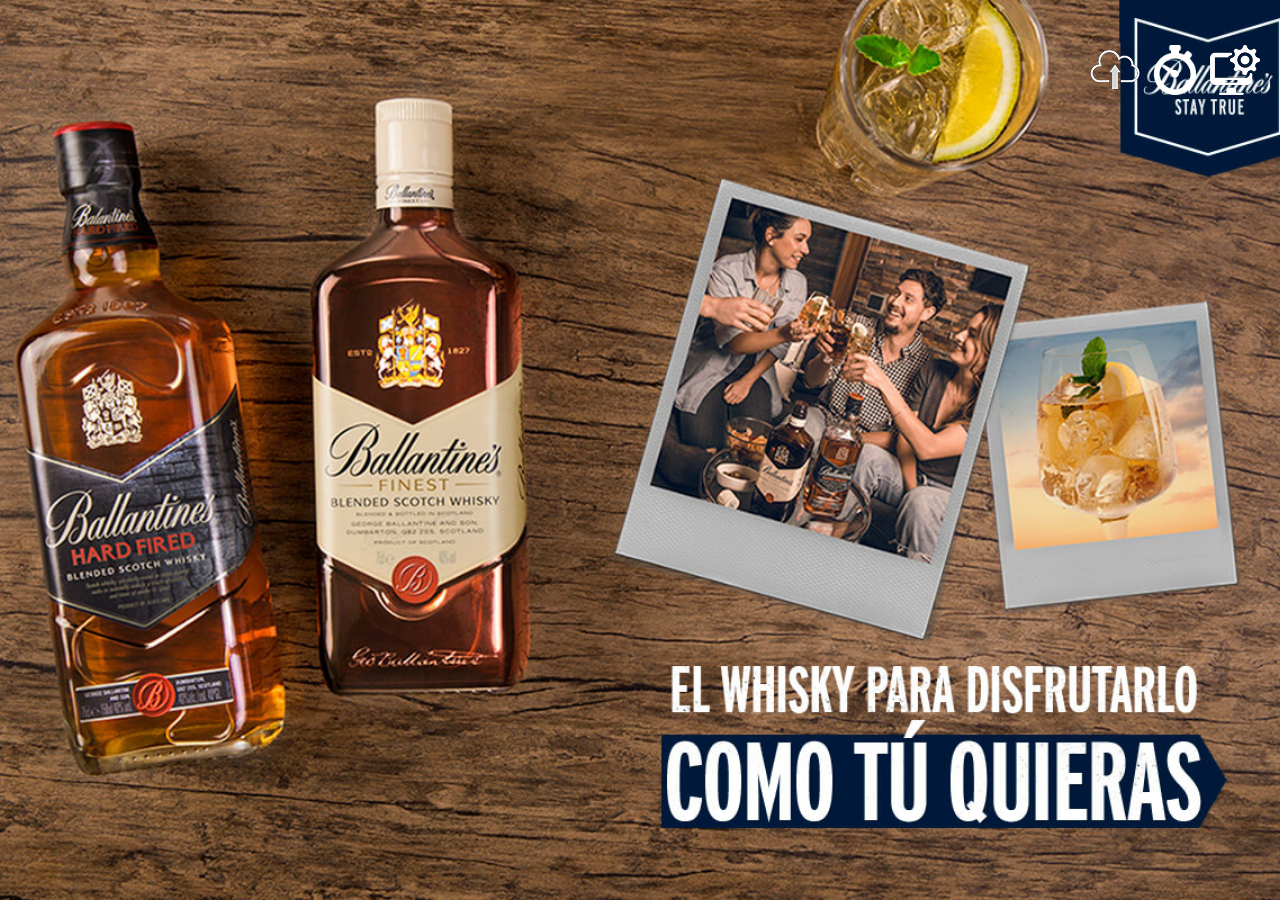
==== www/index.html @ 7d78072b "pimedo" ====
<!DOCTYPE html>
<html>
<head>
    <meta charset="utf-8" />
    <meta name="format-detection" content="telephone=no" />
    <meta name="msapplication-tap-highlight" content="no" />
    <meta name="viewport" content="user-scalable=no, initial-scale=1, maximum-scale=1, minimum-scale=1, width=device-width" />
    <!-- This is a wide open CSP declaration. To lock this down for production, see below. -->
    <meta http-equiv="Content-Security-Policy" content="default-src * 'self' 'unsafe-inline' data: gap: 'unsafe-eval'; style-src * 'self' 'unsafe-inline'; connect-src * ; script-src * 'self' 'unsafe-inline'; media-src *">
	<meta name="apple-mobile-web-app-capable" content="yes" />

    <link rel="stylesheet" type="text/css" href="css/index.css" />
    <title>Ballantines</title>
</head>

<body id="fixed">
  	<a href="setup.html" class="setup"><img src="img/setup.png" width="50" height="50" alt="" /></a>
	<a href="time.html" class="time"><img src="img/time.png" width="50" height="50" alt="" /></a>
	<a href="sync.html" class="sincronizar"><img src="img/nube.png" width="50" height="50" alt="" /></a>
   	<div id="intro">
    	<a href="formulario.html"><img src="img/spacer.gif" width="100%" height="100%" alt="" class="logo animated fadeIn"/></a>
    </div>

    <script src="cordova.js"></script>
    <script src="js/jquery-1.9.1.min.js"></script>
    <script src="js/index.js"></script>
  </body>

</html>
---- www/css/index.css ----
@import url("fonts.css");
@import url("animate.min.css");

:focus {
outline: 0;
}

input:focus, textarea:focus {
  -webkit-tap-highlight-color: rgba(255, 255, 255, 0);   
  -webkit-user-modify: read-write-plaintext-only;
}

input[type="date"]:before{
    color:#fff;
    content:attr(placeholder);
}

input[type="date"].full:before {
    color:black;
    content:""!important;
}

input::-webkit-datetime-edit{ color: transparent; }


body{
	margin: 0;
	padding: 0;
	font-family:'Conv_futura medium bt',Sans-Serif;
	width: 100%;
	height: 100%;
	background: #000;
	color: #fff;
	overflow: hidden;
}

strong, h1, h2, h3, h4, h5{
	/*
	font-family: 'Conv_Futura Bold font',Sans-Serif;
	letter-spacing: 2px;
	*/
	font-weight: bold;
}

a.volver{
	text-shadow: 0 -1px 1px rgba(0,0,0,0.25), -2px 0 1px rgba(0,0,0,0.25);
    border-radius: 5px;
    -moz-border-radius: 5px;
    -webkit-border-radius: 5px;
    -moz-box-shadow: 0 1px 2px rgba(0,0,0,0.5);
    -webkit-box-shadow: 0 1px 2px rgba(0,0,0,0.5);
    display: inline-block;
    color: white;
    padding: 5px 10px 5px;
    white-space: nowrap;
    text-decoration: none;
    cursor: pointer;
    background-color: #001a3b;
    border-style: none;
    text-align: center;
    overflow: visible;
	font-size: 1em;
	position: absolute;
	left: 3%;
	top: 3%;
	z-index: 10;
}

a.setup{
	width: 50px;
	height: 50px;
	position: absolute;
	right: 20px;
	top: 5%;
	z-index: 10;
}

a.sincronizar{
	width: 50px;
	height: 50px;
	position: absolute;
	right: 140px;
	top: 5%;
	z-index: 10;
}

a.time{
	width: 50px;
	height: 50px;
	position: absolute;
	right: 80px;
	top: 5%;
	z-index: 10;
}

#intro{
  width: 100%;
  height: 100%;
  position: absolute;
  background: url(../img/Inicio.jpg) no-repeat center center fixed; 
  -webkit-background-size: cover;
  -moz-background-size: cover;
  -o-background-size: cover;
  background-size: cover;
  z-index: 1;	
}

#intro .logo{
	width: 50%;
	height: 100%;
	position: absolute;
	z-index: 2;
	top: 0;
	right: 0;
}

#formulario .logo{
	width: 35%;
	height: auto;
	position: absolute;
	z-index: 2;
	top: 30%;
	right: 6%;
	animation-delay:1s;
}

#formulario, #diferencias{
  width: 100%;
  height: 100%;
  position: absolute;
  background: url(../img/fondo_form.jpg) no-repeat center center fixed; 
  -webkit-background-size: cover;
  -moz-background-size: cover;
  -o-background-size: cover;
  background-size: cover;
  z-index: 1;		
}

#formulario .campos{
	width: 40%;
	height: 90%;
	right: 5%;
	top: 5%;
	position: absolute;
	animation-delay:1s;
}

#formulario .campos .input{
	color: #001a3b;
	background: #ffffff;
	font-size: 1.4em;
	display: block;
	width: 90%;
	padding: 15px 5%;
	border: none;
	border-radius: 10px;
	text-transform: uppercase;
}

#formulario .campos select.fecha{
	color: #001a3b;
	background: #ffffff;
	font-size: 1.4em;
	display:inline-block;
	width: 32%;
	padding: 15px 5%;
	border: none;
	border-radius: 10px;
	text-transform: uppercase;
	-webkit-appearance:none;
}

#formulario .campos .desc_fecha{
	text-align: left;
	font-size: 1em;
}

#formulario .info{
	text-align: right;
}

#formulario .campos .enviar{
	color: #fff;
	background: #001a3b;
	font-size: 1.4em;
	border: none;
	border-radius: 10px;
	padding: 10px 5%;
}

/* Create a custom checkbox */
.container {
    display: block;
    position: relative;
    padding-left: 35px;
    margin-bottom: 12px;
    cursor: pointer;
    
    -webkit-user-select: none;
    -moz-user-select: none;
    -ms-user-select: none;
    user-select: none;
}

/* Hide the browser's default checkbox */
.container input {
    position: absolute;
    opacity: 0;
    cursor: pointer;
}

/* Create a custom checkbox */
.checkmark {
    position: absolute;
    top: -2px;
    right: 0;
    height: 25px;
    width: 25px;
    background-color: #001a3b;
}

/* On mouse-over, add a grey background color */
.container:hover input ~ .checkmark {
    background-color: #001a3b;
}

/* When the checkbox is checked, add a blue background */
.container input:checked ~ .checkmark {
    background-color: #001a3b;
}

/* Create the checkmark/indicator (hidden when not checked) */
.checkmark:after {
    content: "";
    position: absolute;
    display: none;
}

/* Show the checkmark when checked */
.container input:checked ~ .checkmark:after {
    display: block;
}

/* Style the checkmark/indicator */
.container .checkmark:after {
    left: 9px;
    top: 5px;
    width: 5px;
    height: 10px;
    border: solid white;
    border-width: 0 3px 3px 0;
    -webkit-transform: rotate(45deg);
    -ms-transform: rotate(45deg);
    transform: rotate(45deg);
}



body.setup{
  overflow: auto;
  background: url(../img/fondo_form.jpg) no-repeat center center fixed; 
  -webkit-background-size: cover;
  -moz-background-size: cover;
  -o-background-size: cover;
  background-size: cover;
  min-height: 800px;
}

body.setup .box,body.setup h1{
	margin: 3% 0 0 5%;
	text-align: center;
}

body.setup input[type='text'] {
   border: none;
   width: 200px;
   padding: 10px;
   border-radius: 5px;
   color: #001a3b; 
   font-size: 1em;
}
body.setup #t01 {
    width:90%;
	margin: 0 auto;
	background: rgba(255,255,255,0.8);
	color: #000;
}
body.setup #t01, th, td {
    border-collapse: collapse;
}
body.setup th, td {
    padding: 5px;
    text-align: left;
}
body.setup table#t01 tr:nth-child(even) {
   /* background-color: #eee;*/
}
body.setup table#t01 tr:nth-child(odd) {
   /* background-color:#fff;*/
}
body.setup table#t01 th    {
    background-color: #001a3b;
    color: white;
}
body.setup button {
    margin: 10px;
    text-shadow: 0 -1px 1px rgba(0,0,0,0.25), -2px 0 1px rgba(0,0,0,0.25);
    border-radius: 5px;
    -moz-border-radius: 5px;
    -webkit-border-radius: 5px;
    -moz-box-shadow: 0 1px 2px rgba(0,0,0,0.5);
    -webkit-box-shadow: 0 1px 2px rgba(0,0,0,0.5);
    display: inline-block;
    color: white;
    padding: 5px 10px 5px;
    white-space: nowrap;
    text-decoration: none;
    cursor: pointer;
    background-color: #001a3b;
    border-style: none;
    text-align: center;
    overflow: visible;
	font-size: 1em;
}

body.setup button:active {
    background-position: 0 -100px;
    -moz-box-shadow: inset 0 1px 2px rgba(0,0,0,0.7);
    -webkit-box-shadow: none;
}

body.setup #qrpopup {
    position:fixed;
	z-index:9999;
	background-color:rgba(0, 0, 0,0.9);
	width:300px;
	height: 300px;
	top: 50%;
	left: 50%;
	display:none;
	margin: -150px 0 0 -150px;
}

body.setup #qrpopup input[type=text]{
	display: block;
	margin: 10px auto;
}

.sync{
	width: 50%;
	margin: 20px auto;
	text-align: center;
}

.sync a.btn_subir{
	text-shadow: 0 -1px 1px rgba(0,0,0,0.25), -2px 0 1px rgba(0,0,0,0.25);
    border-radius: 5px;
    -moz-border-radius: 5px;
    -webkit-border-radius: 5px;
    -moz-box-shadow: 0 1px 2px rgba(0,0,0,0.5);
    -webkit-box-shadow: 0 1px 2px rgba(0,0,0,0.5);
    display: inline-block;
    color: white;
    padding: 5px 10px 5px;
    white-space: nowrap;
    text-decoration: none;
    cursor: pointer;
    background-color: #001a3b;
    border-style: none;
    text-align: center;
    overflow: visible;
	font-size: 1em;
}

.sync .loading{
	padding: 20px 0;
	display: none;
}


#menu{
  width: 100%;
  height: 100%;
  position: absolute;
  background: url(../img/bkg_seleccion.jpg) no-repeat center center fixed; 
  -webkit-background-size: cover;
  -moz-background-size: cover;
  -o-background-size: cover;
  background-size: cover;
  z-index: 1;		
}

#menu .wrapper{
	width: 993px;
	margin: 20% auto;
}

#menu .wrapper a.btn{
	display: inline-block;
	height: 282px;
	width: 301px;
	background-position: 0px 0px;
	background-repeat: no-repeat;
	margin-right: 40px;
}

#menu .wrapper a.btn:last-child{
	margin-right: 0px;
}

#menu .wrapper a.btn:hover{
	background-position: -301px 0px;
}



#menu .wrapper a.btn.memo{
	background-image: url('../img/juego11.png');
}

#menu .wrapper a.btn.siete{
	background-image: url('../img/juego22.png');
}

#menu .wrapper a.btn.arma{
	background-image: url('../img/juego33.png');
}

#intro .premio{
	position: absolute;
	width: 50%;
	height: 500px;
	right: 0;
	top: 100px;
	text-align: center;
	animation-delay:1s;
}

#intro .premio a{
	text-decoration: none;
	color: #ffffff;
}

#intro .premio .huevo {
  margin: 20px auto;
  text-align: center;
  text-transform: uppercase;  
  color: #001a3b;	
  width: 350px;
  height: 200px;
  background: #ffffff;
  border-radius: 175px / 100px;
  position: relative;	
}

#intro .premio .huevo p {
    margin: 0;
    position: absolute;
    top: 50%;
    left: 50%;
	font-size: 2.1em;
	font-family: 'Conv_FuturaExtraBlack';
    margin-right: -50%;
	
	font-weight: bold;
    transform: translate(-50%, -50%); 
}
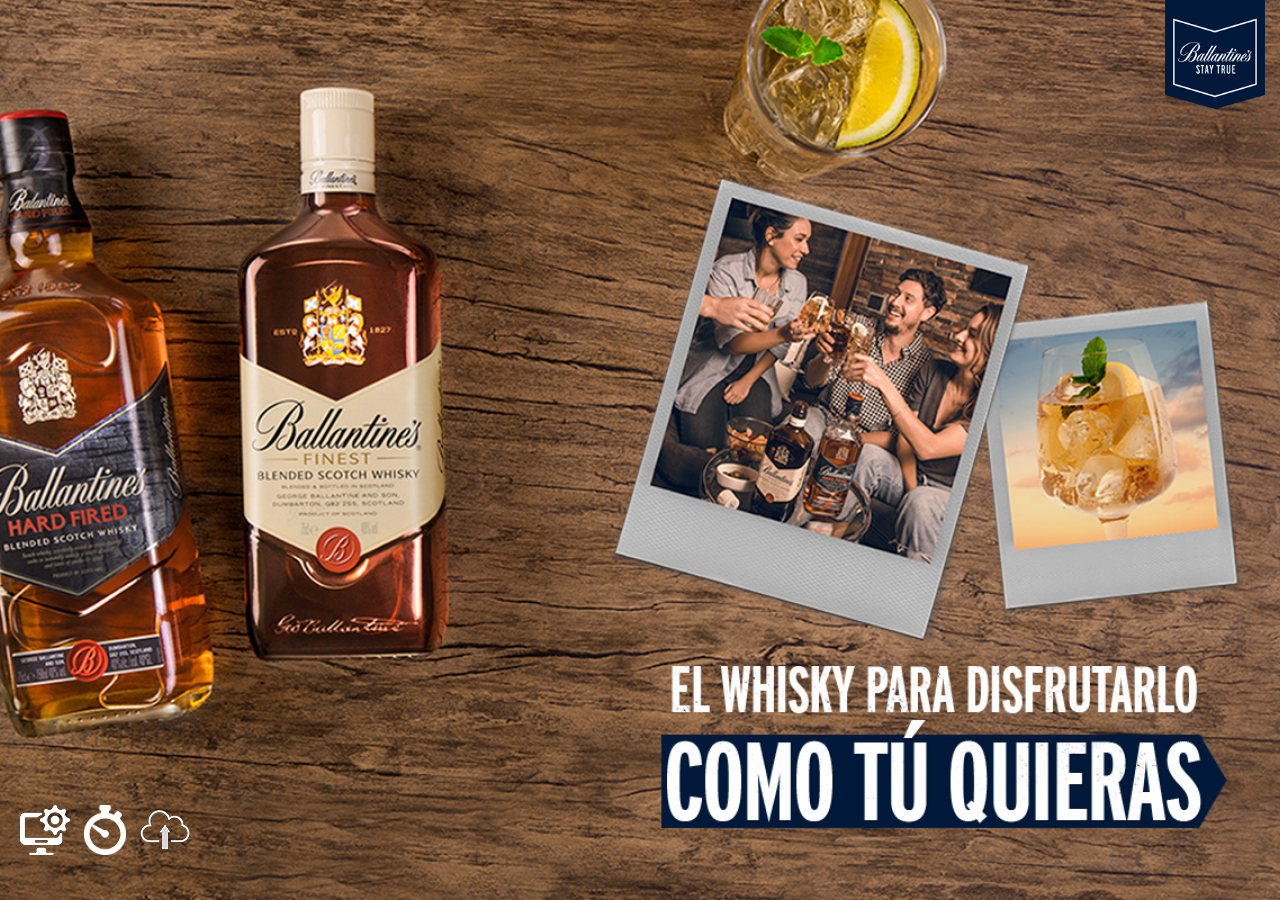
==== commit 34923b38: "ajustes de css y fotos" ====
--- a/www/index.html
+++ b/www/index.html
@@ -14,6 +14,7 @@
 </head>
 
 <body id="fixed">
+	<div id="etiqueta"></div>
   	<a href="setup.html" class="setup"><img src="img/setup.png" width="50" height="50" alt="" /></a>
 	<a href="time.html" class="time"><img src="img/time.png" width="50" height="50" alt="" /></a>
 	<a href="sync.html" class="sincronizar"><img src="img/nube.png" width="50" height="50" alt="" /></a>
--- a/www/css/index.css
+++ b/www/css/index.css
@@ -70,8 +70,8 @@
 	width: 50px;
 	height: 50px;
 	position: absolute;
-	right: 20px;
-	top: 5%;
+	left: 20px;
+	bottom: 5%;
 	z-index: 10;
 }
 
@@ -79,8 +79,8 @@
 	width: 50px;
 	height: 50px;
 	position: absolute;
-	right: 140px;
-	top: 5%;
+	left: 140px;
+	bottom: 5%;
 	z-index: 10;
 }
 
@@ -88,9 +88,20 @@
 	width: 50px;
 	height: 50px;
 	position: absolute;
-	right: 80px;
-	top: 5%;
+	left: 80px;
+	bottom: 5%;
 	z-index: 10;
+}
+
+#etiqueta{
+	background: url('../img/ETIQUETA.png') center top no-repeat;
+	background-size: 100% auto;
+	width: 100px;
+	height: 110px;
+	position: absolute;
+	right: 15px;
+	top: 0;
+	z-index: 2;
 }
 
 #intro{
@@ -137,7 +148,7 @@
 }
 
 #formulario .campos{
-	width: 40%;
+	width: 55%;
 	height: 90%;
 	right: 5%;
 	top: 5%;
@@ -188,14 +199,24 @@
 	padding: 10px 5%;
 }
 
+.legal{
+	position: absolute;
+	width: 90%;
+	bottom: 5px;
+	left: 5%;
+	z-index: 2;
+	font-size: 13px;
+	text-align: justify;
+}
+
 /* Create a custom checkbox */
 .container {
     display: block;
     position: relative;
-    padding-left: 35px;
+    padding-left: 5px;
     margin-bottom: 12px;
     cursor: pointer;
-    
+    text-transform: uppercase;
     -webkit-user-select: none;
     -moz-user-select: none;
     -ms-user-select: none;
